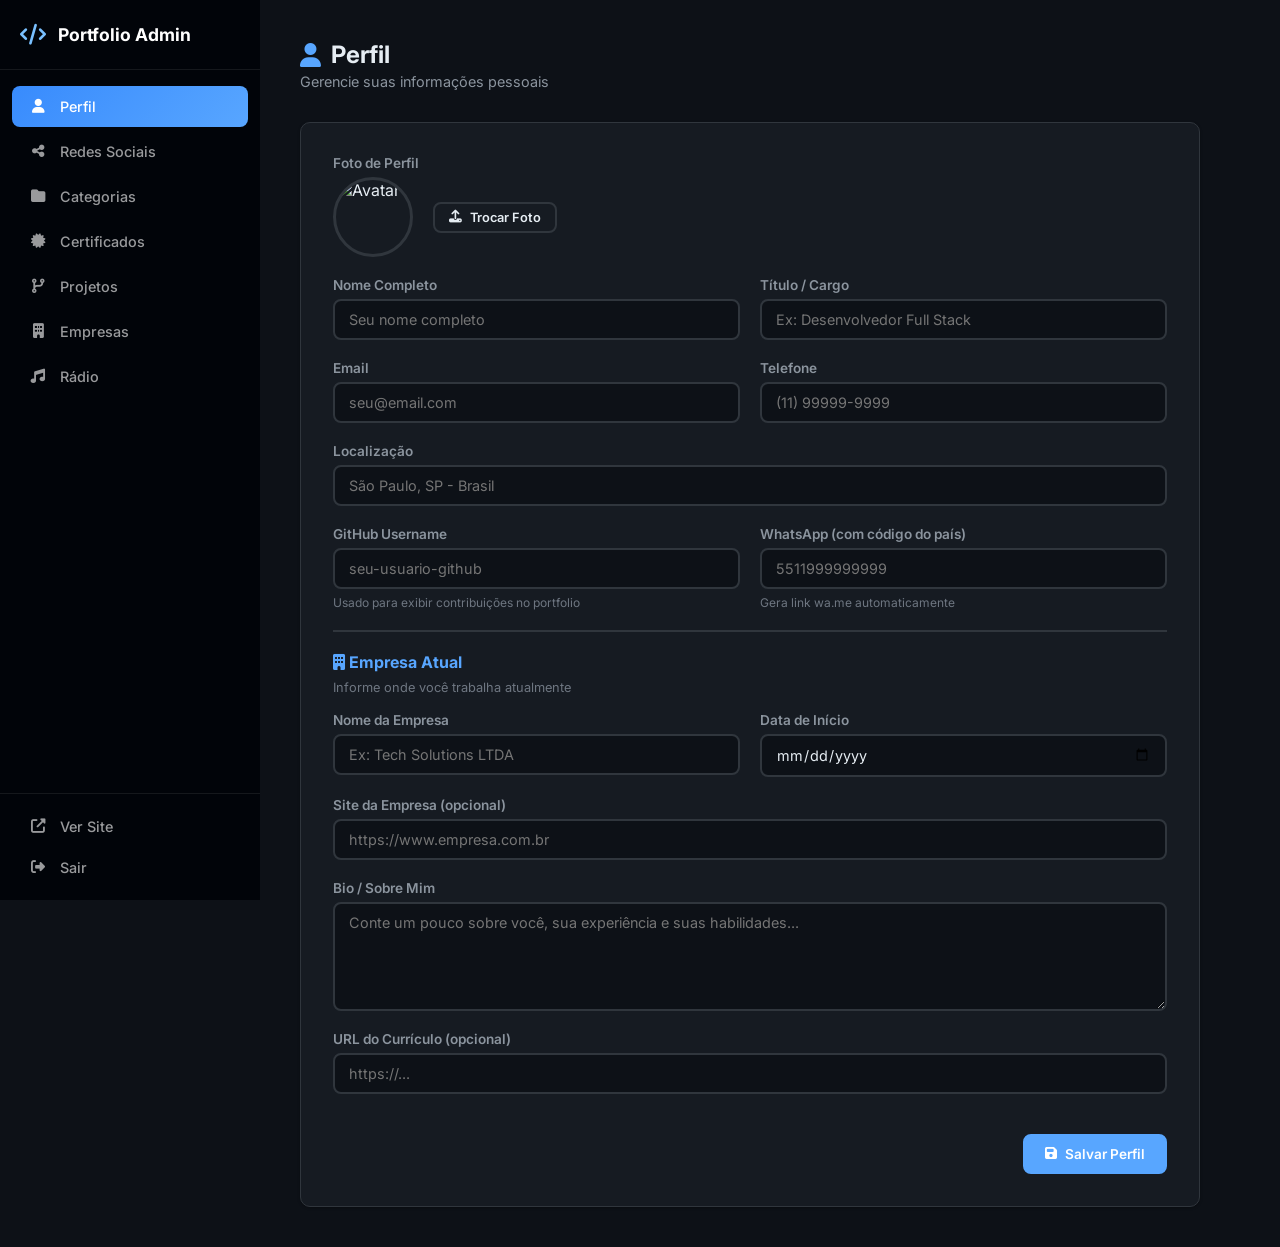
==== admin/index.html @ 6baa3ab6 "fix: adiciona link Empresas na sidebar do admin" ====
<!DOCTYPE html>
<html lang="pt-BR">
<head>
  <meta charset="UTF-8">
  <meta name="viewport" content="width=device-width, initial-scale=1.0">
  <title>Admin - Portfolio</title>
  <link rel="preconnect" href="https://fonts.googleapis.com">
  <link href="https://fonts.googleapis.com/css2?family=Inter:wght@300;400;500;600;700;800&display=swap" rel="stylesheet">
  <link rel="stylesheet" href="https://cdnjs.cloudflare.com/ajax/libs/font-awesome/6.5.1/css/all.min.css">
  <link rel="stylesheet" href="../css/admin.css">
</head>
<body>

  <!-- SIDEBAR -->
  <aside class="sidebar" id="sidebar">
    <div class="sidebar-header">
      <i class="fas fa-code"></i>
      <span>Portfolio Admin</span>
    </div>
    <nav class="sidebar-nav">
      <a href="#" class="nav-item active" data-section="profile">
        <i class="fas fa-user"></i> Perfil
      </a>
      <a href="#" class="nav-item" data-section="social">
        <i class="fas fa-share-alt"></i> Redes Sociais
      </a>
      <a href="#" class="nav-item" data-section="categories">
        <i class="fas fa-folder"></i> Categorias
      </a>
      <a href="#" class="nav-item" data-section="certificates">
        <i class="fas fa-certificate"></i> Certificados
      </a>
      <a href="#" class="nav-item" data-section="projects">
        <i class="fas fa-code-branch"></i> Projetos
      </a>
      <a href="#" class="nav-item" data-section="companies">
        <i class="fas fa-building"></i> Empresas
      </a>
      <a href="#" class="nav-item" data-section="radio">
        <i class="fas fa-music"></i> Rádio
      </a>
    </nav>
    <div class="sidebar-footer">
      <a href="../index.html" class="nav-item" target="_blank">
        <i class="fas fa-external-link-alt"></i> Ver Site
      </a>
      <a href="#" class="nav-item" id="btn-logout">
        <i class="fas fa-sign-out-alt"></i> Sair
      </a>
    </div>
  </aside>

  <!-- MOBILE HEADER -->
  <header class="mobile-header">
    <button class="sidebar-toggle" id="sidebar-toggle">
      <i class="fas fa-bars"></i>
    </button>
    <span>Portfolio Admin</span>
    <button class="sidebar-toggle" id="btn-logout-mobile">
      <i class="fas fa-sign-out-alt"></i>
    </button>
  </header>

  <!-- MAIN CONTENT -->
  <main class="main-content" id="main-content">

    <!-- ==================== PROFILE SECTION ==================== -->
    <section class="admin-section active" id="section-profile">
      <div class="section-top">
        <h2><i class="fas fa-user"></i> Perfil</h2>
        <p>Gerencie suas informações pessoais</p>
      </div>
      <form id="profile-form" class="admin-form">
        <div class="form-row">
          <div class="form-group">
            <label>Foto de Perfil</label>
            <div class="avatar-upload">
              <img src="https://ui-avatars.com/api/?name=U&size=100&background=2563eb&color=fff" 
                   alt="Avatar" id="profile-avatar" class="avatar-preview">
              <div class="avatar-actions">
                <input type="file" id="avatar-input" accept="image/*" hidden>
                <button type="button" class="btn btn-sm" onclick="document.getElementById('avatar-input').click()">
                  <i class="fas fa-upload"></i> Trocar Foto
                </button>
              </div>
            </div>
          </div>
        </div>
        <div class="form-row two-cols">
          <div class="form-group">
            <label for="p-name">Nome Completo</label>
            <input type="text" id="p-name" placeholder="Seu nome completo">
          </div>
          <div class="form-group">
            <label for="p-title">Título / Cargo</label>
            <input type="text" id="p-title" placeholder="Ex: Desenvolvedor Full Stack">
          </div>
        </div>
        <div class="form-row two-cols">
          <div class="form-group">
            <label for="p-email">Email</label>
            <input type="email" id="p-email" placeholder="seu@email.com">
          </div>
          <div class="form-group">
            <label for="p-phone">Telefone</label>
            <input type="text" id="p-phone" placeholder="(11) 99999-9999">
          </div>
        </div>
        <div class="form-row">
          <div class="form-group">
            <label for="p-location">Localização</label>
            <input type="text" id="p-location" placeholder="São Paulo, SP - Brasil">
          </div>
        </div>
        <div class="form-row two-cols">
          <div class="form-group">
            <label for="p-github">GitHub Username</label>
            <input type="text" id="p-github" placeholder="seu-usuario-github">
            <small>Usado para exibir contribuições no portfolio</small>
          </div>
          <div class="form-group">
            <label for="p-whatsapp">WhatsApp (com código do país)</label>
            <input type="text" id="p-whatsapp" placeholder="5511999999999">
            <small>Gera link wa.me automaticamente</small>
          </div>
        </div>
        <div class="form-section-divider">
          <h4><i class="fas fa-building"></i> Empresa Atual</h4>
          <small>Informe onde você trabalha atualmente</small>
        </div>
        <div class="form-row two-cols">
          <div class="form-group">
            <label for="p-company">Nome da Empresa</label>
            <input type="text" id="p-company" placeholder="Ex: Tech Solutions LTDA">
          </div>
          <div class="form-group">
            <label for="p-company-start">Data de Início</label>
            <input type="date" id="p-company-start">
          </div>
        </div>
        <div class="form-row">
          <div class="form-group">
            <label for="p-company-url">Site da Empresa (opcional)</label>
            <input type="url" id="p-company-url" placeholder="https://www.empresa.com.br">
          </div>
        </div>
        <div class="form-row">
          <div class="form-group">
            <label for="p-bio">Bio / Sobre Mim</label>
            <textarea id="p-bio" rows="5" placeholder="Conte um pouco sobre você, sua experiência e suas habilidades..."></textarea>
          </div>
        </div>
        <div class="form-row">
          <div class="form-group">
            <label for="p-resume">URL do Currículo (opcional)</label>
            <input type="url" id="p-resume" placeholder="https://...">
          </div>
        </div>
        <div class="form-actions">
          <button type="submit" class="btn btn-primary">
            <i class="fas fa-save"></i> Salvar Perfil
          </button>
        </div>
      </form>
    </section>

    <!-- ==================== SOCIAL LINKS SECTION ==================== -->
    <section class="admin-section" id="section-social">
      <div class="section-top">
        <h2><i class="fas fa-share-alt"></i> Redes Sociais</h2>
        <p>Adicione links para suas redes sociais</p>
      </div>
      <div class="toolbar">
        <button class="btn btn-primary" id="btn-add-social">
          <i class="fas fa-plus"></i> Adicionar Rede Social
        </button>
      </div>
      <div class="items-list" id="social-list">
        <!-- Populated by JS -->
      </div>

      <!-- Social Form Modal -->
      <div class="admin-modal" id="modal-social">
        <div class="admin-modal-content">
          <div class="admin-modal-header">
            <h3 id="modal-social-title">Adicionar Rede Social</h3>
            <button class="modal-close-btn" data-close="modal-social"><i class="fas fa-times"></i></button>
          </div>
          <form id="social-form">
            <input type="hidden" id="s-id">
            <div class="form-group">
              <label for="s-platform">Plataforma</label>
              <select id="s-platform">
                <option value="LinkedIn">LinkedIn</option>
                <option value="GitHub">GitHub</option>
                <option value="Instagram">Instagram</option>
                <option value="Twitter/X">Twitter/X</option>
                <option value="YouTube">YouTube</option>
                <option value="Facebook">Facebook</option>
                <option value="Discord">Discord</option>
                <option value="WhatsApp">WhatsApp</option>
                <option value="Telegram">Telegram</option>
                <option value="Website">Website</option>
                <option value="Outro">Outro</option>
              </select>
            </div>
            <div class="form-group">
              <label for="s-url">URL</label>
              <input type="url" id="s-url" placeholder="https://..." required>
            </div>
            <div class="form-group">
              <label for="s-icon">Ícone (Font Awesome)</label>
              <input type="text" id="s-icon" placeholder="fa-linkedin" value="fa-linkedin">
              <small>Ex: fa-linkedin, fa-github, fa-instagram, fa-twitter, fa-youtube</small>
            </div>
            <div class="form-group">
              <label for="s-order">Ordem de exibição</label>
              <input type="number" id="s-order" value="0" min="0">
            </div>
            <div class="form-actions">
              <button type="button" class="btn" data-close="modal-social">Cancelar</button>
              <button type="submit" class="btn btn-primary">
                <i class="fas fa-save"></i> Salvar
              </button>
            </div>
          </form>
        </div>
      </div>
    </section>

    <!-- ==================== CATEGORIES SECTION ==================== -->
    <section class="admin-section" id="section-categories">
      <div class="section-top">
        <h2><i class="fas fa-folder"></i> Categorias de Certificados</h2>
        <p>Organize seus certificados em categorias</p>
      </div>
      <div class="toolbar">
        <button class="btn btn-primary" id="btn-add-category">
          <i class="fas fa-plus"></i> Nova Categoria
        </button>
      </div>
      <div class="items-list" id="categories-list">
        <!-- Populated by JS -->
      </div>

      <!-- Category Form Modal -->
      <div class="admin-modal" id="modal-category">
        <div class="admin-modal-content">
          <div class="admin-modal-header">
            <h3 id="modal-category-title">Nova Categoria</h3>
            <button class="modal-close-btn" data-close="modal-category"><i class="fas fa-times"></i></button>
          </div>
          <form id="category-form">
            <input type="hidden" id="cat-id">
            <div class="form-group">
              <label for="cat-name">Nome da Categoria</label>
              <input type="text" id="cat-name" placeholder="Ex: Hard Skills" required>
            </div>
            <div class="form-group">
              <label for="cat-description">Descrição (opcional)</label>
              <textarea id="cat-description" rows="3" placeholder="Descreva esta categoria..."></textarea>
            </div>
            <div class="form-group">
              <label for="cat-order">Ordem de exibição</label>
              <input type="number" id="cat-order" value="0" min="0">
            </div>
            <div class="form-actions">
              <button type="button" class="btn" data-close="modal-category">Cancelar</button>
              <button type="submit" class="btn btn-primary">
                <i class="fas fa-save"></i> Salvar
              </button>
            </div>
          </form>
        </div>
      </div>
    </section>

    <!-- ==================== CERTIFICATES SECTION ==================== -->
    <section class="admin-section" id="section-certificates">
      <div class="section-top">
        <h2><i class="fas fa-certificate"></i> Certificados</h2>
        <p>Gerencie seus certificados e certificações</p>
      </div>
      <div class="toolbar">
        <div class="toolbar-filter">
          <label for="cert-filter-cat">Filtrar por categoria:</label>
          <select id="cert-filter-cat">
            <option value="">Todas</option>
          </select>
        </div>
        <button class="btn btn-primary" id="btn-add-cert">
          <i class="fas fa-plus"></i> Novo Certificado
        </button>
      </div>
      <div class="items-list" id="certs-list">
        <!-- Populated by JS -->
      </div>

      <!-- Certificate Form Modal -->
      <div class="admin-modal" id="modal-cert">
        <div class="admin-modal-content">
          <div class="admin-modal-header">
            <h3 id="modal-cert-title">Novo Certificado</h3>
            <button class="modal-close-btn" data-close="modal-cert"><i class="fas fa-times"></i></button>
          </div>
          <form id="cert-form">
            <input type="hidden" id="cert-id">
            <div class="form-group">
              <label for="cert-category">Categoria</label>
              <select id="cert-category" required>
                <option value="">Selecione uma categoria</option>
              </select>
            </div>
            <div class="form-group">
              <label for="cert-name">Nome do Certificado</label>
              <input type="text" id="cert-name" placeholder="Ex: JavaScript Avançado" required>
            </div>
            <div class="form-group">
              <label for="cert-issuer">Emissor (opcional)</label>
              <input type="text" id="cert-issuer" placeholder="Ex: Alura, Coursera, Udemy">
            </div>
            <div class="form-group">
              <label>Arquivo do Certificado (imagem ou PDF)</label>
              <input type="file" id="cert-image-input" accept="image/*,.pdf,application/pdf">
              <img id="cert-image-preview" class="image-preview" style="display:none" alt="Preview">
              <canvas id="cert-pdf-preview" class="image-preview" style="display:none"></canvas>
            </div>
            <div class="form-group">
              <label for="cert-credential-url">URL da Credencial (opcional)</label>
              <input type="url" id="cert-credential-url" placeholder="https://...">
            </div>
            <div class="form-row two-cols">
              <div class="form-group">
                <label>
                  <input type="checkbox" id="cert-completed"> Concluído
                </label>
              </div>
              <div class="form-group">
                <label for="cert-date">Data de Conclusão</label>
                <input type="date" id="cert-date">
              </div>
            </div>
            <div class="form-group" id="cert-progress-group">
              <label for="cert-progress">Progresso (%)</label>
              <input type="number" id="cert-progress" value="0" min="0" max="100">
            </div>
            <div class="form-group">
              <label for="cert-order">Ordem de exibição</label>
              <input type="number" id="cert-order" value="0" min="0">
            </div>
            <div class="form-group">
              <label for="cert-hours">Carga Horária (horas)</label>
              <input type="number" id="cert-hours" min="0" placeholder="Auto-detectado do nome">
            </div>

            <!-- PROJECT FILES SECTION -->
            <div class="form-section-divider">
              <h4><i class="fas fa-folder-open"></i> Arquivos de Projeto Vinculados</h4>
              <small>Vincule arquivos físicos de projeto (Excel, PowerBI, SQL, etc.) a este certificado</small>
            </div>
            <div class="form-group">
              <label>
                <input type="checkbox" id="cert-has-project"> Este certificado possui arquivos de projeto vinculados
              </label>
            </div>
            <div id="cert-project-files-area" style="display:none">
              <div id="cert-project-files-list" class="project-files-list">
                <!-- Existing files listed here -->
              </div>
              <div class="form-group">
                <label>Adicionar arquivo de projeto</label>
                <input type="file" id="cert-project-file-input" accept=".xlsx,.xls,.csv,.pdf,.doc,.docx,.ppt,.pptx,.pbix,.sql,.zip,.rar,.py,.ipynb,.json,.txt,.xml">
              </div>
              <div class="form-group">
                <label for="cert-project-file-desc">Descrição do arquivo (opcional)</label>
                <input type="text" id="cert-project-file-desc" placeholder="Ex: Dashboard de vendas, planilha de análise...">
              </div>
              <button type="button" class="btn btn-sm" id="btn-add-project-file">
                <i class="fas fa-plus"></i> Adicionar Arquivo
              </button>
            </div>

            <div class="form-actions">
              <button type="button" class="btn" data-close="modal-cert">Cancelar</button>
              <button type="submit" class="btn btn-primary">
                <i class="fas fa-save"></i> Salvar
              </button>
            </div>
          </form>
        </div>
      </div>
    </section>

    <!-- ==================== PROJECTS SECTION ==================== -->
    <section class="admin-section" id="section-projects">
      <div class="section-top">
        <h2><i class="fas fa-code-branch"></i> Projetos</h2>
        <p>Gerencie seus projetos e repositórios</p>
      </div>
      <div class="toolbar">
        <button class="btn btn-primary" id="btn-add-project">
          <i class="fas fa-plus"></i> Novo Projeto
        </button>
      </div>
      <div class="items-list" id="projects-list">
        <!-- Populated by JS -->
      </div>

      <!-- Project Form Modal -->
      <div class="admin-modal" id="modal-project">
        <div class="admin-modal-content">
          <div class="admin-modal-header">
            <h3 id="modal-project-title">Novo Projeto</h3>
            <button class="modal-close-btn" data-close="modal-project"><i class="fas fa-times"></i></button>
          </div>
          <form id="project-form">
            <input type="hidden" id="proj-id">
            <div class="form-group">
              <label for="proj-title">Título do Projeto</label>
              <input type="text" id="proj-title" placeholder="Nome do projeto" required>
            </div>
            <div class="form-group">
              <label for="proj-description">Descrição</label>
              <textarea id="proj-description" rows="3" placeholder="Descreva o projeto..."></textarea>
            </div>
            <div class="form-row two-cols">
              <div class="form-group">
                <label for="proj-github">URL do GitHub</label>
                <input type="url" id="proj-github" placeholder="https://github.com/...">
              </div>
              <div class="form-group">
                <label for="proj-demo">URL da Demo</label>
                <input type="url" id="proj-demo" placeholder="https://...">
              </div>
            </div>
            <div class="form-group">
              <label>Imagem do Projeto</label>
              <input type="file" id="proj-image-input" accept="image/*">
              <img id="proj-image-preview" class="image-preview" style="display:none" alt="Preview">
            </div>
            <div class="form-group">
              <label for="proj-techs">Tecnologias (separadas por vírgula)</label>
              <input type="text" id="proj-techs" placeholder="React, Node.js, PostgreSQL">
            </div>
            <div class="form-group">
              <label>
                <input type="checkbox" id="proj-featured"> Projeto em Destaque
              </label>
            </div>
            <div class="form-group">
              <label for="proj-order">Ordem de exibição</label>
              <input type="number" id="proj-order" value="0" min="0">
            </div>
            <div class="form-group">
              <label for="proj-hours">Carga Horária (horas)</label>
              <input type="number" id="proj-hours" min="0" placeholder="Horas dedicadas ao projeto">
            </div>
            <div class="form-actions">
              <button type="button" class="btn" data-close="modal-project">Cancelar</button>
              <button type="submit" class="btn btn-primary">
                <i class="fas fa-save"></i> Salvar
              </button>
            </div>
          </form>
        </div>
      </div>
    </section>

    <!-- ==================== RADIO SECTION ==================== -->
    <section class="admin-section" id="section-companies">
      <div class="section-top">
        <h2><i class="fas fa-building"></i> Empresas</h2>
        <p>Gerencie suas contribuições com empresas</p>
      </div>
      <div class="toolbar">
        <button class="btn btn-primary" id="btn-add-company">
          <i class="fas fa-plus"></i> Nova Empresa
        </button>
      </div>
      <div class="items-list" id="companies-list">
        <!-- Populated by JS -->
      </div>

      <!-- Company Form Modal -->
      <div class="admin-modal" id="modal-company">
        <div class="admin-modal-content">
          <div class="admin-modal-header">
            <h3 id="modal-company-title">Nova Empresa</h3>
            <button class="modal-close-btn" data-close="modal-company"><i class="fas fa-times"></i></button>
          </div>
          <form id="company-form">
            <input type="hidden" id="company-id">
            <div class="form-group">
              <label for="company-name">Nome da Empresa</label>
              <input type="text" id="company-name" placeholder="Ex: Acme Corp" required>
            </div>
            <div class="form-group">
              <label for="company-website">Site da Empresa</label>
              <input type="url" id="company-website" placeholder="https://exemplo.com">
            </div>
            <div class="form-group">
              <label for="company-description">Descrição (opcional)</label>
              <textarea id="company-description" rows="3" placeholder="Breve descrição da contribuição"></textarea>
            </div>
            <div class="form-group">
              <label for="company-logo-file">Logo da Empresa</label>
              <input type="file" id="company-logo-file" accept="image/*">
              <div id="company-logo-preview"></div>
            </div>
            <div class="form-group">
              <label for="company-order">Ordem de exibição</label>
              <input type="number" id="company-order" value="0" min="0">
            </div>
            <div class="form-actions">
              <button type="button" class="btn" data-close="modal-company">Cancelar</button>
              <button type="submit" class="btn btn-primary">
                <i class="fas fa-save"></i> Salvar
              </button>
            </div>
          </form>
        </div>
      </div>
    </section>

    <section class="admin-section" id="section-radio">
      <div class="section-top">
        <h2><i class="fas fa-music"></i> Rádio</h2>
        <p>Gerencie as músicas da sua rádio pessoal</p>
      </div>
      <div class="toolbar">
        <button class="btn btn-primary" id="btn-add-track">
          <i class="fas fa-plus"></i> Nova Música
        </button>
      </div>
      <div class="items-list" id="radio-list">
        <!-- Populated by JS -->
      </div>

      <!-- Track Form Modal -->
      <div class="admin-modal" id="modal-track">
        <div class="admin-modal-content">
          <div class="admin-modal-header">
            <h3 id="modal-track-title">Nova Música</h3>
            <button class="modal-close-btn" data-close="modal-track"><i class="fas fa-times"></i></button>
          </div>
          <form id="track-form">
            <input type="hidden" id="track-id">
            <div class="form-group">
              <label for="track-name">Nome da Música</label>
              <input type="text" id="track-name" placeholder="Ex: Mr. Kitty - 44 days" required>
            </div>
            <div class="form-group">
              <label for="track-youtube-id">ID do YouTube</label>
              <input type="text" id="track-youtube-id" placeholder="Ex: c9P9kkcEcdc" required>
              <small>O código após "v=" na URL do YouTube (ex: youtube.com/watch?v=<strong>c9P9kkcEcdc</strong>)</small>
            </div>
            <div class="form-group">
              <label for="track-order">Ordem de exibição</label>
              <input type="number" id="track-order" value="0" min="0">
            </div>
            <div class="form-group">
              <label>
                <input type="checkbox" id="track-active" checked> Ativa na rádio
              </label>
            </div>
            <div class="form-actions">
              <button type="button" class="btn" data-close="modal-track">Cancelar</button>
              <button type="submit" class="btn btn-primary">
                <i class="fas fa-save"></i> Salvar
              </button>
            </div>
          </form>
        </div>
      </div>
    </section>

  </main>

  <!-- TOAST NOTIFICATION -->
  <div class="toast" id="toast">
    <i class="fas fa-check-circle"></i>
    <span id="toast-msg">Salvo com sucesso!</span>
  </div>

  <!-- Scripts -->
  <script src="https://cdn.jsdelivr.net/npm/@supabase/supabase-js@2"></script>
  <script src="https://cdnjs.cloudflare.com/ajax/libs/pdf.js/3.11.174/pdf.min.js"></script>
  <script>
    pdfjsLib.GlobalWorkerOptions.workerSrc = 'https://cdnjs.cloudflare.com/ajax/libs/pdf.js/3.11.174/pdf.worker.min.js';
  </script>
  <script src="../js/config.js"></script>
  <script src="../js/auth.js"></script>
  <!-- Módulos Admin JS -->
  <script src="../js/admin/core.js"></script>
  <script src="../js/admin/profile.js"></script>
  <script src="../js/admin/social.js"></script>
  <script src="../js/admin/categories.js"></script>
  <script src="../js/admin/certificates.js"></script>
  <script src="../js/admin/cert-files.js"></script>
  <script src="../js/admin/projects.js"></script>
  <script src="../js/admin/companies.js"></script>
  <script src="../js/admin/radio.js"></script>
  <script src="../js/admin.js"></script>
</body>
</html>
---- css/admin.css ----
﻿/* ============================================
   Admin Panel - Stylesheet
   Módulos carregados via @import
   ============================================ */

/* Fundação */
@import url('./admin/_variables-base.css');

/* Layout */
@import url('./admin/_sidebar.css');
@import url('./admin/_content.css');

/* Formulários e botões */
@import url('./admin/_forms.css');

/* Componentes UI */
@import url('./admin/_components.css');

/* Responsividade */
@import url('./admin/_responsive.css');
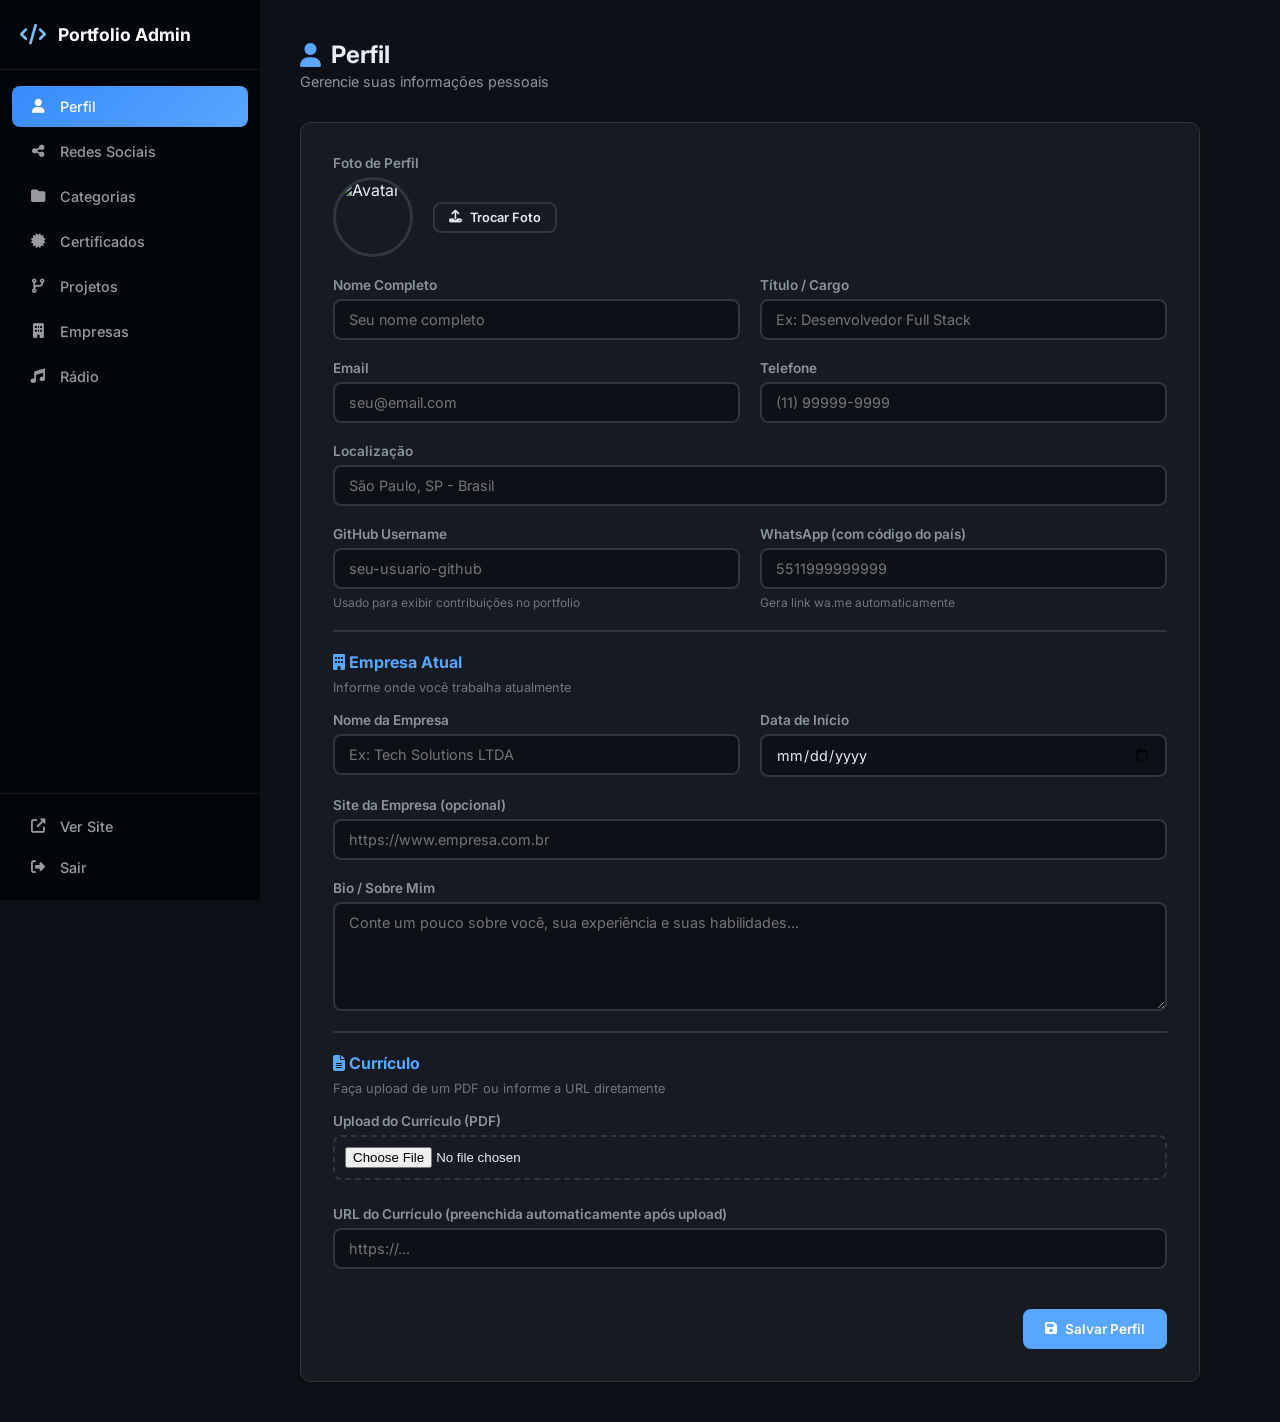
==== commit a8b37414: "feat: seção de currículo com modal PDF e upload no admin - Modal centralizado com visualizador PDF (" ====
--- a/admin/index.html
+++ b/admin/index.html
@@ -150,9 +150,20 @@
             <textarea id="p-bio" rows="5" placeholder="Conte um pouco sobre você, sua experiência e suas habilidades..."></textarea>
           </div>
         </div>
+        <div class="form-section-divider">
+          <h4><i class="fas fa-file-alt"></i> Currículo</h4>
+          <small>Faça upload de um PDF ou informe a URL diretamente</small>
+        </div>
         <div class="form-row">
           <div class="form-group">
-            <label for="p-resume">URL do Currículo (opcional)</label>
+            <label>Upload do Currículo (PDF)</label>
+            <input type="file" id="resume-file-input" accept=".pdf,application/pdf">
+            <small id="resume-file-status"></small>
+          </div>
+        </div>
+        <div class="form-row">
+          <div class="form-group">
+            <label for="p-resume">URL do Currículo (preenchida automaticamente após upload)</label>
             <input type="url" id="p-resume" placeholder="https://...">
           </div>
         </div>
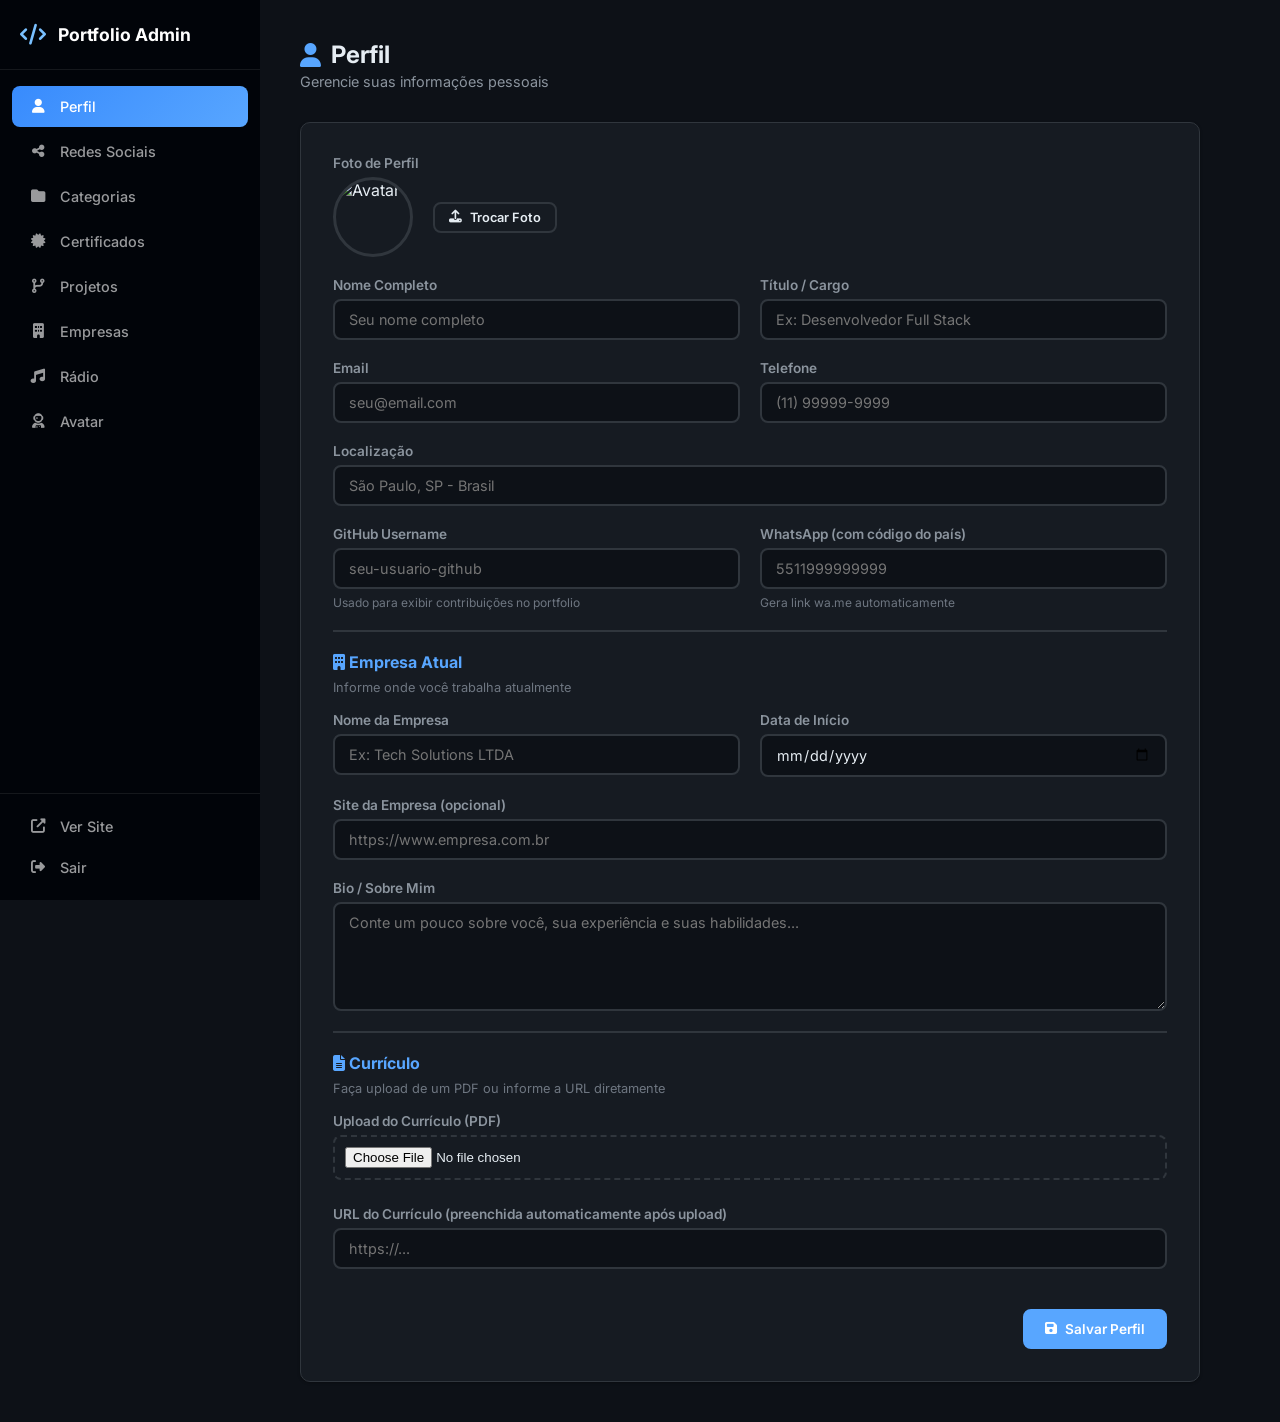
==== commit 01406941: "feat: avatar melhorias + rádio auto-skip Avatar: - Caminhada: personagem vai/volta nos limites do pa" ====
--- a/admin/index.html
+++ b/admin/index.html
@@ -38,6 +38,9 @@
       </a>
       <a href="#" class="nav-item" data-section="radio">
         <i class="fas fa-music"></i> Rádio
+      </a>
+      <a href="#" class="nav-item" data-section="avatar">
+        <i class="fas fa-user-astronaut"></i> Avatar
       </a>
     </nav>
     <div class="sidebar-footer">
@@ -581,6 +584,209 @@
               </button>
             </div>
           </form>
+        </div>
+      </div>
+    </section>
+
+    <!-- ==================== AVATAR SECTION ==================== -->
+    <section class="admin-section" id="section-avatar">
+      <div class="section-top">
+        <h2><i class="fas fa-user-astronaut"></i> Avatar</h2>
+        <p>Personalize seu mascote pixel art que aparece no portfólio</p>
+      </div>
+
+      <div class="avatar-editor-layout">
+
+        <!-- LEFT: Preview -->
+        <div class="avatar-editor-preview-col">
+          <div class="avatar-editor-preview-box">
+            <div class="avatar-editor-canvas" id="admin-avatar-canvas">
+              <!-- SVG injected by JS -->
+            </div>
+            <span class="avatar-editor-preview-label">Preview ao vivo</span>
+          </div>
+          <div class="avatar-editor-state-preview">
+            <span class="avatar-state-chip" data-state="idle">Idle</span>
+            <span class="avatar-state-chip" data-state="walk">Caminhar</span>
+            <span class="avatar-state-chip" data-state="dance">Dança</span>
+            <span class="avatar-state-chip" data-state="code">Codar</span>
+            <span class="avatar-state-chip" data-state="phone">Celular</span>
+            <span class="avatar-state-chip" data-state="bored">Entediado</span>
+            <span class="avatar-state-chip" data-state="wave">Acenar</span>
+            <span class="avatar-state-chip" data-state="look">Olhar</span>
+            <span class="avatar-state-chip" data-state="study">Estudar</span>
+            <span class="avatar-state-chip" data-state="stretch">Esticar</span>
+          </div>
+          <button class="btn btn-primary" id="btn-save-avatar" style="width:100%; margin-top:16px;">
+            <i class="fas fa-save"></i> Salvar Avatar
+          </button>
+        </div>
+
+        <!-- RIGHT: Controls -->
+        <div class="avatar-editor-controls-col">
+
+          <!-- Skin -->
+          <div class="avatar-editor-group">
+            <label class="avatar-editor-label"><i class="fas fa-palette"></i> Tom de Pele</label>
+            <div class="avatar-color-row" id="skin-swatches">
+              <div class="avatar-swatch" data-key="skinTone" data-value="#fddbb4" style="background:#fddbb4" title="Claro"></div>
+              <div class="avatar-swatch" data-key="skinTone" data-value="#f5c5a3" style="background:#f5c5a3" title="Médio Claro"></div>
+              <div class="avatar-swatch" data-key="skinTone" data-value="#d4956a" style="background:#d4956a" title="Médio"></div>
+              <div class="avatar-swatch" data-key="skinTone" data-value="#a0674a" style="background:#a0674a" title="Médio Escuro"></div>
+              <div class="avatar-swatch" data-key="skinTone" data-value="#7b4a2d" style="background:#7b4a2d" title="Escuro"></div>
+              <div class="avatar-swatch" data-key="skinTone" data-value="#4a2511" style="background:#4a2511" title="Muito Escuro"></div>
+            </div>
+          </div>
+
+          <!-- Hair style -->
+          <div class="avatar-editor-group">
+            <label class="avatar-editor-label"><i class="fas fa-cut"></i> Cabelo</label>
+            <div class="avatar-option-row" id="hair-style-opts">
+              <div class="avatar-opt-chip" data-key="hairStyle" data-value="short">Curto</div>
+              <div class="avatar-opt-chip" data-key="hairStyle" data-value="medium">Médio</div>
+              <div class="avatar-opt-chip" data-key="hairStyle" data-value="long">Longo</div>
+              <div class="avatar-opt-chip" data-key="hairStyle" data-value="curly">Cacheado</div>
+              <div class="avatar-opt-chip" data-key="hairStyle" data-value="fade">Degradê</div>
+              <div class="avatar-opt-chip" data-key="hairStyle" data-value="mohawk">Moicano</div>
+              <div class="avatar-opt-chip" data-key="hairStyle" data-value="bald">Careca</div>
+            </div>
+            <div class="avatar-color-row" id="hair-color-swatches">
+              <div class="avatar-swatch" data-key="hairColor" data-value="#1a0a00" style="background:#1a0a00" title="Preto"></div>
+              <div class="avatar-swatch" data-key="hairColor" data-value="#3a2010" style="background:#3a2010" title="Castanho Escuro"></div>
+              <div class="avatar-swatch" data-key="hairColor" data-value="#7a4a20" style="background:#7a4a20" title="Castanho"></div>
+              <div class="avatar-swatch" data-key="hairColor" data-value="#c8922a" style="background:#c8922a" title="Loiro"></div>
+              <div class="avatar-swatch" data-key="hairColor" data-value="#d44000" style="background:#d44000" title="Ruivo"></div>
+              <div class="avatar-swatch" data-key="hairColor" data-value="#aaaaaa" style="background:#aaaaaa" title="Grisalho"></div>
+              <div class="avatar-swatch" data-key="hairColor" data-value="#e0e0e0" style="background:#e0e0e0" title="Branco"></div>
+              <div class="avatar-swatch avatar-swatch-custom" data-key="hairColor" title="Cor personalizada">
+                <input type="color" class="swatch-color-input" value="#3a2010">
+              </div>
+            </div>
+          </div>
+
+          <!-- Beard -->
+          <div class="avatar-editor-group">
+            <label class="avatar-editor-label"><i class="fas fa-male"></i> Barba</label>
+            <div class="avatar-option-row" id="beard-style-opts">
+              <div class="avatar-opt-chip" data-key="beardStyle" data-value="none">Sem Barba</div>
+              <div class="avatar-opt-chip" data-key="beardStyle" data-value="stubble">Stubble</div>
+              <div class="avatar-opt-chip" data-key="beardStyle" data-value="mustache">Bigode</div>
+              <div class="avatar-opt-chip" data-key="beardStyle" data-value="goatee">Cavanhaque</div>
+              <div class="avatar-opt-chip" data-key="beardStyle" data-value="full">Barba Cheia</div>
+            </div>
+            <div class="avatar-color-row" id="beard-color-swatches">
+              <div class="avatar-swatch" data-key="beardColor" data-value="#1a0a00" style="background:#1a0a00" title="Preto"></div>
+              <div class="avatar-swatch" data-key="beardColor" data-value="#3a2010" style="background:#3a2010" title="Castanho"></div>
+              <div class="avatar-swatch" data-key="beardColor" data-value="#7a4a20" style="background:#7a4a20" title="Médio"></div>
+              <div class="avatar-swatch" data-key="beardColor" data-value="#aaaaaa" style="background:#aaaaaa" title="Grisalho"></div>
+              <div class="avatar-swatch avatar-swatch-custom" data-key="beardColor" title="Cor personalizada">
+                <input type="color" class="swatch-color-input" value="#3a2010">
+              </div>
+            </div>
+          </div>
+
+          <!-- Eyes -->
+          <div class="avatar-editor-group">
+            <label class="avatar-editor-label"><i class="fas fa-eye"></i> Cor dos Olhos</label>
+            <div class="avatar-color-row">
+              <div class="avatar-swatch" data-key="eyeColor" data-value="#3a6ea8" style="background:#3a6ea8" title="Azul"></div>
+              <div class="avatar-swatch" data-key="eyeColor" data-value="#4a8a4a" style="background:#4a8a4a" title="Verde"></div>
+              <div class="avatar-swatch" data-key="eyeColor" data-value="#6a4a2a" style="background:#6a4a2a" title="Castanho"></div>
+              <div class="avatar-swatch" data-key="eyeColor" data-value="#1a1a2e" style="background:#1a1a2e" title="Preto"></div>
+              <div class="avatar-swatch" data-key="eyeColor" data-value="#8888cc" style="background:#8888cc" title="Violeta"></div>
+              <div class="avatar-swatch avatar-swatch-custom" data-key="eyeColor" title="Cor personalizada">
+                <input type="color" class="swatch-color-input" value="#3a6ea8">
+              </div>
+            </div>
+          </div>
+
+          <!-- Shirt -->
+          <div class="avatar-editor-group">
+            <label class="avatar-editor-label"><i class="fas fa-tshirt"></i> Roupa</label>
+            <div class="avatar-option-row" id="shirt-style-opts">
+              <div class="avatar-opt-chip" data-key="shirtStyle" data-value="tshirt">Camiseta</div>
+              <div class="avatar-opt-chip" data-key="shirtStyle" data-value="polo">Polo</div>
+              <div class="avatar-opt-chip" data-key="shirtStyle" data-value="hoodie">Moletom</div>
+              <div class="avatar-opt-chip" data-key="shirtStyle" data-value="suit">Terno</div>
+              <div class="avatar-opt-chip" data-key="shirtStyle" data-value="tank">Regata</div>
+            </div>
+            <div class="avatar-color-row">
+              <div class="avatar-swatch" data-key="shirtColor" data-value="#2a4a7f" style="background:#2a4a7f" title="Azul"></div>
+              <div class="avatar-swatch" data-key="shirtColor" data-value="#2a5a2a" style="background:#2a5a2a" title="Verde"></div>
+              <div class="avatar-swatch" data-key="shirtColor" data-value="#7a2a2a" style="background:#7a2a2a" title="Vermelho"></div>
+              <div class="avatar-swatch" data-key="shirtColor" data-value="#333344" style="background:#333344" title="Chumbo"></div>
+              <div class="avatar-swatch" data-key="shirtColor" data-value="#1a1a1a" style="background:#1a1a1a" title="Preto"></div>
+              <div class="avatar-swatch" data-key="shirtColor" data-value="#eeeeee" style="background:#eeeeee; border:1px solid #555" title="Branco"></div>
+              <div class="avatar-swatch avatar-swatch-custom" data-key="shirtColor" title="Cor personalizada">
+                <input type="color" class="swatch-color-input" value="#2a4a7f">
+              </div>
+            </div>
+          </div>
+
+          <!-- Pants -->
+          <div class="avatar-editor-group">
+            <label class="avatar-editor-label"><i class="fas fa-stream"></i> Calça</label>
+            <div class="avatar-color-row">
+              <div class="avatar-swatch" data-key="pantsColor" data-value="#2c2c3a" style="background:#2c2c3a" title="Jeans"></div>
+              <div class="avatar-swatch" data-key="pantsColor" data-value="#1a1a1a" style="background:#1a1a1a" title="Preto"></div>
+              <div class="avatar-swatch" data-key="pantsColor" data-value="#4a3a28" style="background:#4a3a28" title="Bege/Khaki"></div>
+              <div class="avatar-swatch" data-key="pantsColor" data-value="#2a4a7f" style="background:#2a4a7f" title="Azul"></div>
+              <div class="avatar-swatch" data-key="pantsColor" data-value="#3a5a3a" style="background:#3a5a3a" title="Verde"></div>
+              <div class="avatar-swatch avatar-swatch-custom" data-key="pantsColor" title="Cor personalizada">
+                <input type="color" class="swatch-color-input" value="#2c2c3a">
+              </div>
+            </div>
+          </div>
+
+          <!-- Glasses -->
+          <div class="avatar-editor-group">
+            <label class="avatar-editor-label"><i class="fas fa-glasses"></i> Óculos</label>
+            <div class="avatar-option-row">
+              <div class="avatar-opt-chip" data-key="glassesStyle" data-value="none">Sem Óculos</div>
+              <div class="avatar-opt-chip" data-key="glassesStyle" data-value="round">Redondo</div>
+              <div class="avatar-opt-chip" data-key="glassesStyle" data-value="square">Quadrado</div>
+              <div class="avatar-opt-chip" data-key="glassesStyle" data-value="pixel">Pixel</div>
+              <div class="avatar-opt-chip" data-key="glassesStyle" data-value="sunglasses">Escuro</div>
+            </div>
+            <div class="avatar-option-row" style="margin-top:8px;">
+              <div class="avatar-swatch" data-key="glassesColor" data-value="#58a6ff" style="background:#58a6ff" title="Azul"><input type="color" class="swatch-color-input" value="#58a6ff" style="opacity:0;position:absolute;width:100%;height:100%;cursor:pointer;border:none;"></div>
+              <div class="avatar-swatch" data-key="glassesColor" data-value="#ff6b6b" style="background:#ff6b6b" title="Vermelho"></div>
+              <div class="avatar-swatch" data-key="glassesColor" data-value="#40c880" style="background:#40c880" title="Verde"></div>
+              <div class="avatar-swatch" data-key="glassesColor" data-value="#f0b800" style="background:#f0b800" title="Dourado"></div>
+              <div class="avatar-swatch" data-key="glassesColor" data-value="#888888" style="background:#888888" title="Prata"></div>
+              <div class="avatar-swatch" data-key="glassesColor" data-value="#1a1a1a" style="background:#1a1a1a" title="Preto"></div>
+            </div>
+          </div>
+
+          <!-- Accessory -->
+          <div class="avatar-editor-group">
+            <label class="avatar-editor-label"><i class="fas fa-hat-cowboy"></i> Acessório</label>
+            <div class="avatar-option-row">
+              <div class="avatar-opt-chip" data-key="accessory" data-value="none">Nenhum</div>
+              <div class="avatar-opt-chip" data-key="accessory" data-value="headphones">Fone</div>
+              <div class="avatar-opt-chip" data-key="accessory" data-value="cap">Boné</div>
+              <div class="avatar-opt-chip" data-key="accessory" data-value="beanie">Gorro</div>
+              <div class="avatar-opt-chip" data-key="accessory" data-value="crown">Coroa</div>
+            </div>
+          </div>
+
+          <!-- Gestures (allowed autonomous states) -->
+          <div class="avatar-editor-group">
+            <label class="avatar-editor-label"><i class="fas fa-gamepad"></i> Gestos Autônomos</label>
+            <p style="font-size:0.75rem;color:var(--text-muted);margin:0 0 8px;">Escolha quais animações ele pode fazer sozinho.</p>
+            <div class="avatar-option-row" id="allowed-states-row">
+              <div class="avatar-opt-chip state-toggle selected" data-state="walk">Caminhar</div>
+              <div class="avatar-opt-chip state-toggle selected" data-state="dance">Dança</div>
+              <div class="avatar-opt-chip state-toggle selected" data-state="bored">Entediado</div>
+              <div class="avatar-opt-chip state-toggle selected" data-state="phone">Celular</div>
+              <div class="avatar-opt-chip state-toggle selected" data-state="stretch">Esticar</div>
+              <div class="avatar-opt-chip state-toggle selected" data-state="look">Olhar</div>
+              <div class="avatar-opt-chip state-toggle selected" data-state="code">Codar</div>
+              <div class="avatar-opt-chip state-toggle selected" data-state="wave">Acenar</div>
+              <div class="avatar-opt-chip state-toggle selected" data-state="study">Estudar</div>
+            </div>
+          </div>
+
         </div>
       </div>
     </section>
@@ -611,6 +817,8 @@
   <script src="../js/admin/projects.js"></script>
   <script src="../js/admin/companies.js"></script>
   <script src="../js/admin/radio.js"></script>
+  <script src="../js/modules/avatar.js?v=7"></script>
+  <script src="../js/admin/avatar.js"></script>
   <script src="../js/admin.js"></script>
 </body>
 </html>
--- a/css/admin.css
+++ b/css/admin.css
@@ -17,4 +17,7 @@
 @import url('./admin/_components.css');
 
 /* Responsividade */
-@import url('./admin/_responsive.css');+@import url('./admin/_responsive.css');
+
+/* Avatar editor animations (shared with portfolio) */
+@import url('./modules/_avatar.css');
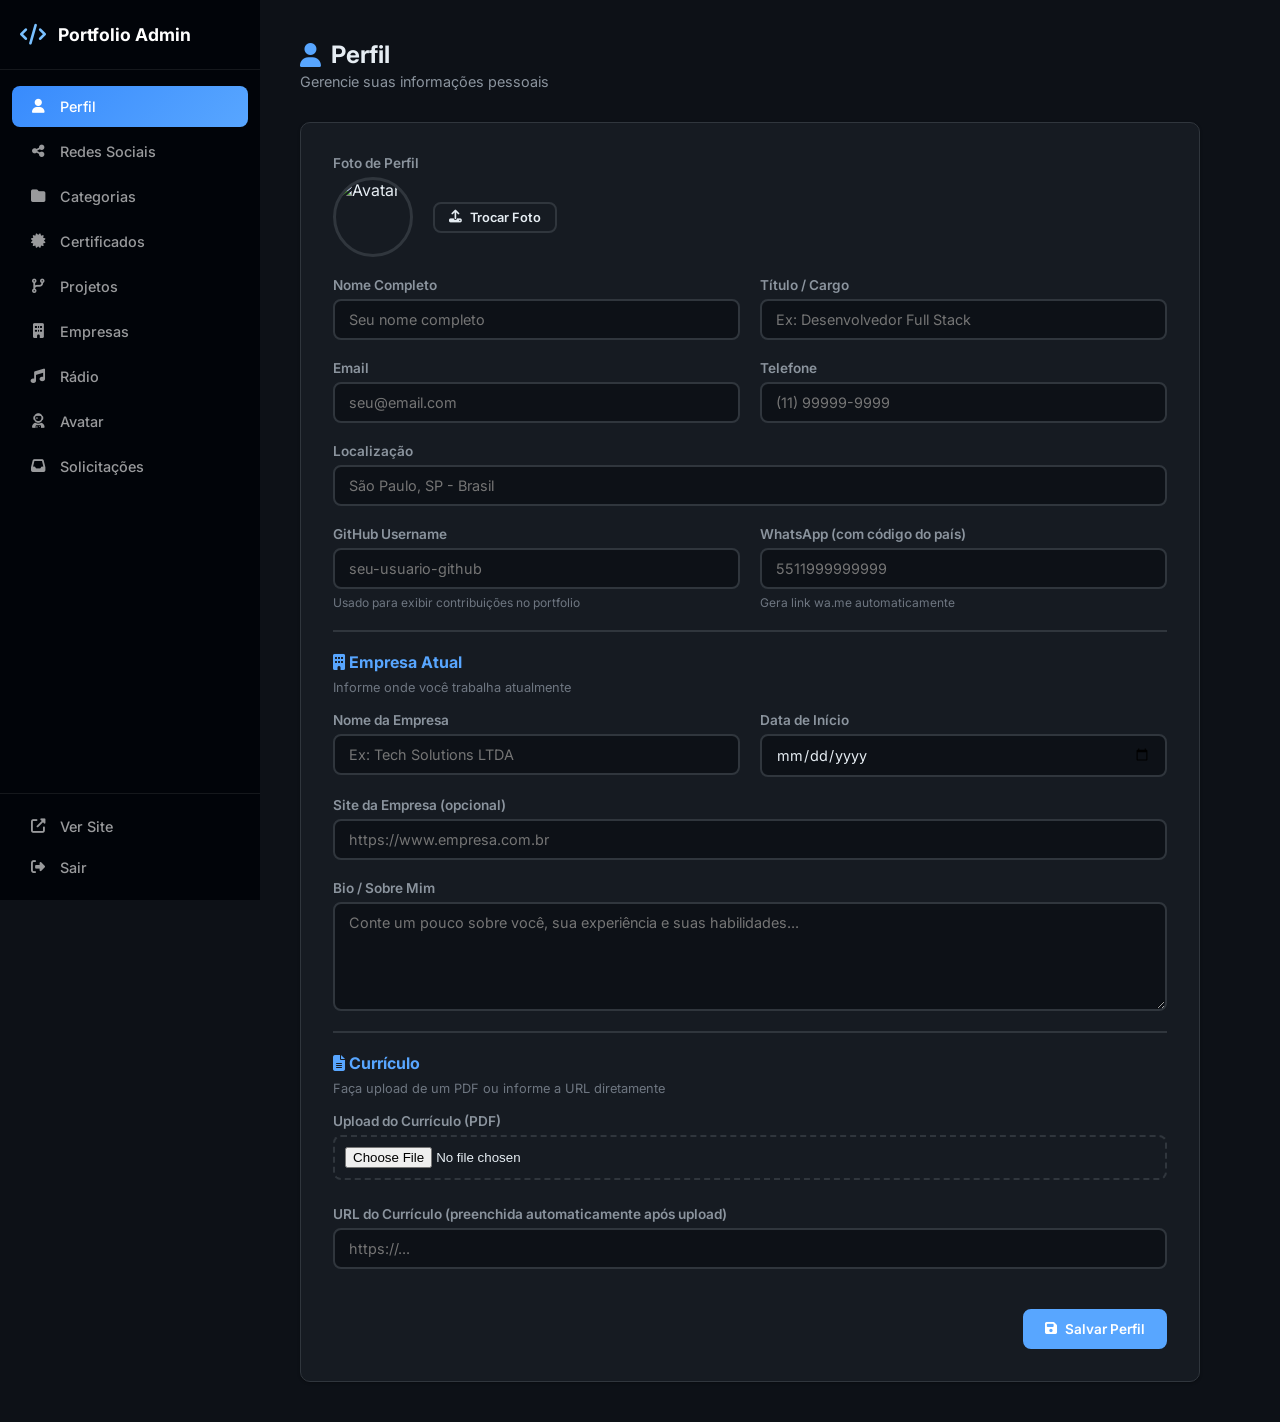
==== commit 9a01c1ac: "feat: adiciona seção de solicitações de feedback no admin - Nav item com badge de pendentes na sideb" ====
--- a/admin/index.html
+++ b/admin/index.html
@@ -41,6 +41,10 @@
       </a>
       <a href="#" class="nav-item" data-section="avatar">
         <i class="fas fa-user-astronaut"></i> Avatar
+      </a>
+      <a href="#" class="nav-item" data-section="feedbacks">
+        <i class="fas fa-inbox"></i> Solicitações
+        <span class="nav-badge" id="feedbacks-pending-badge" style="display:none"></span>
       </a>
     </nav>
     <div class="sidebar-footer">
@@ -788,6 +792,26 @@
           </div>
 
         </div>
+      </div>
+    </section>
+
+    <!-- ==================== FEEDBACKS SECTION ==================== -->
+    <section class="admin-section" id="section-feedbacks">
+      <div class="section-top">
+        <h2><i class="fas fa-inbox"></i> Solicitações de Feedback</h2>
+        <p>Aprove ou rejeite os feedbacks enviados pelo formulário público</p>
+      </div>
+      <div class="toolbar">
+        <div class="feedback-filter-tabs">
+          <button class="btn btn-sm feedback-filter-btn active" data-filter="all">Todos</button>
+          <button class="btn btn-sm feedback-filter-btn" data-filter="pending">
+            Pendentes <span class="feedback-tab-count" id="pending-count-badge"></span>
+          </button>
+          <button class="btn btn-sm feedback-filter-btn" data-filter="approved">Aprovados</button>
+        </div>
+      </div>
+      <div class="items-list" id="feedbacks-list">
+        <!-- Populated by JS -->
       </div>
     </section>
 
@@ -819,6 +843,7 @@
   <script src="../js/admin/radio.js"></script>
   <script src="../js/modules/avatar.js?v=7"></script>
   <script src="../js/admin/avatar.js"></script>
+  <script src="../js/admin/feedbacks.js"></script>
   <script src="../js/admin.js"></script>
 </body>
 </html>
